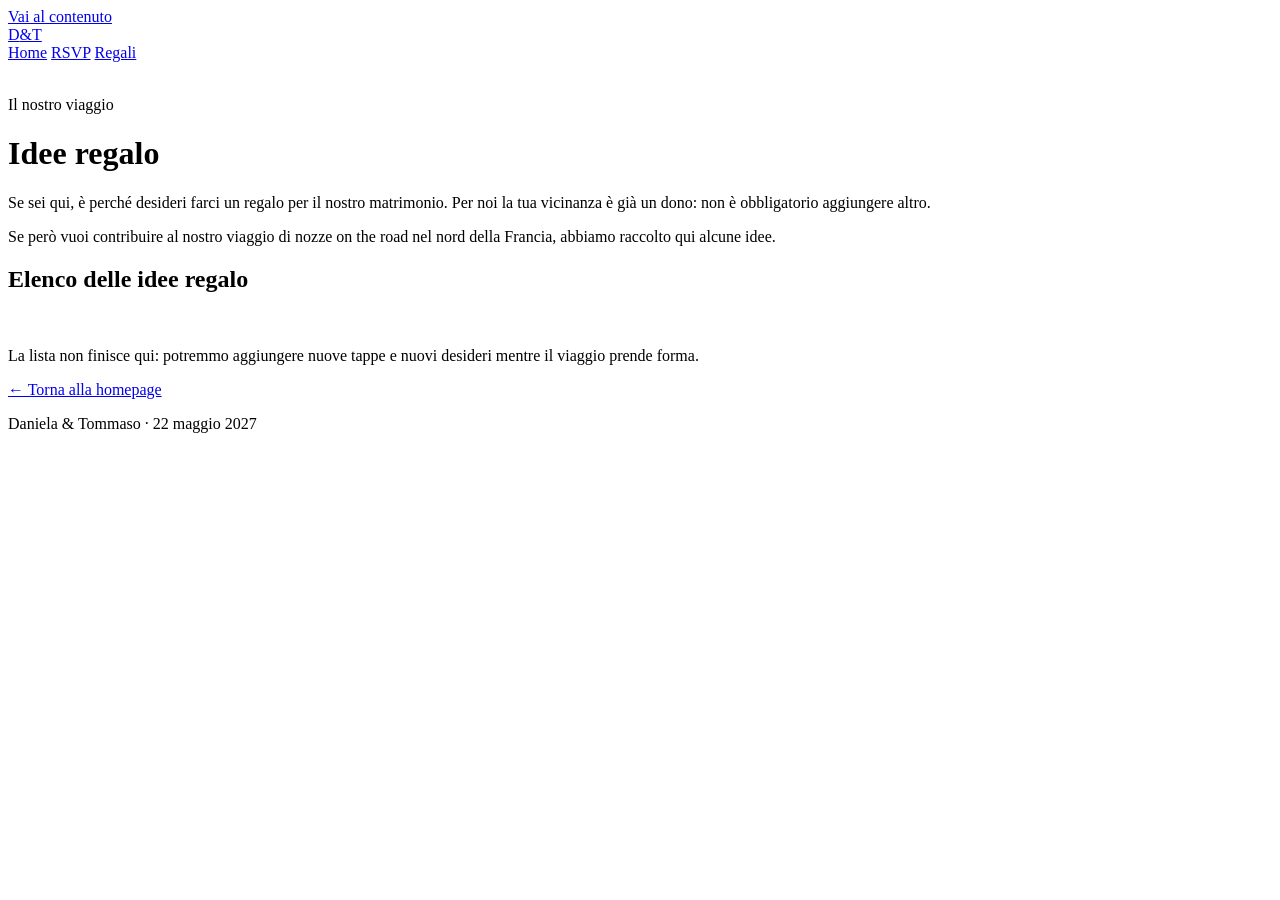
==== regali.html @ c7b8e800 "Aggiunge pagine principali del sito" ====
<!doctype html>
<html lang="it">
  <head>
    <meta charset="utf-8">
    <meta name="viewport" content="width=device-width, initial-scale=1">
    <meta name="theme-color" content="#fbfff1">
    <meta name="description" content="Idee regalo per il matrimonio di Daniela e Tommaso.">
    <title>Idee regalo — Daniela &amp; Tommaso</title>
    <link rel="icon" href="assets/images/hearts.png" type="image/png">
    <link rel="stylesheet" href="assets/css/styles.css">
    <script src="assets/js/main.js" defer></script>
    <script src="assets/js/gifts.js" defer></script>
    <script src="assets/js/gift-list.js" defer></script>
  </head>
  <body>
    <a class="skip-link" href="#contenuto">Vai al contenuto</a>

    <header class="site-header">
      <nav class="site-nav" aria-label="Navigazione principale">
        <a class="monogram" href="index.html" aria-label="Daniela e Tommaso, homepage">D<span>&amp;</span>T</a>
        <div class="nav-links">
          <a href="index.html">Home</a>
          <a href="rsvp.html">RSVP</a>
          <a href="regali.html" aria-current="page">Regali</a>
        </div>
      </nav>
    </header>

    <main id="contenuto" class="inner-page page-shell">
      <header class="page-intro page-intro--wide">
        <img src="assets/images/dance.png" alt="" class="page-intro-art page-intro-art--large">
        <p class="eyebrow">Il nostro viaggio</p>
        <h1>Idee regalo</h1>
        <p>
          Se sei qui, è perché desideri farci un regalo per il nostro matrimonio. Per noi la tua
          vicinanza è già un dono: non è obbligatorio aggiungere altro.
        </p>
        <p>
          Se però vuoi contribuire al nostro viaggio di nozze on the road nel nord della Francia,
          abbiamo raccolto qui alcune idee.
        </p>
      </header>

      <section aria-labelledby="gift-list-title">
        <h2 id="gift-list-title" class="visually-hidden">Elenco delle idee regalo</h2>
        <div id="gift-grid" class="gift-grid"></div>
        <noscript>
          <p class="noscript-note">Attiva JavaScript nel browser per visualizzare le idee regalo.</p>
        </noscript>
      </section>

      <div class="future-note">
        <img src="assets/images/flowers.png" alt="" loading="lazy">
        <p>
          La lista non finisce qui: potremmo aggiungere nuove tappe e nuovi desideri mentre il viaggio
          prende forma.
        </p>
      </div>

      <p class="back-link"><a href="index.html">← Torna alla homepage</a></p>
    </main>

    <footer class="site-footer site-footer--compact">
      <p>Daniela <span>&amp;</span> Tommaso · 22 maggio 2027</p>
    </footer>
  </body>
</html>
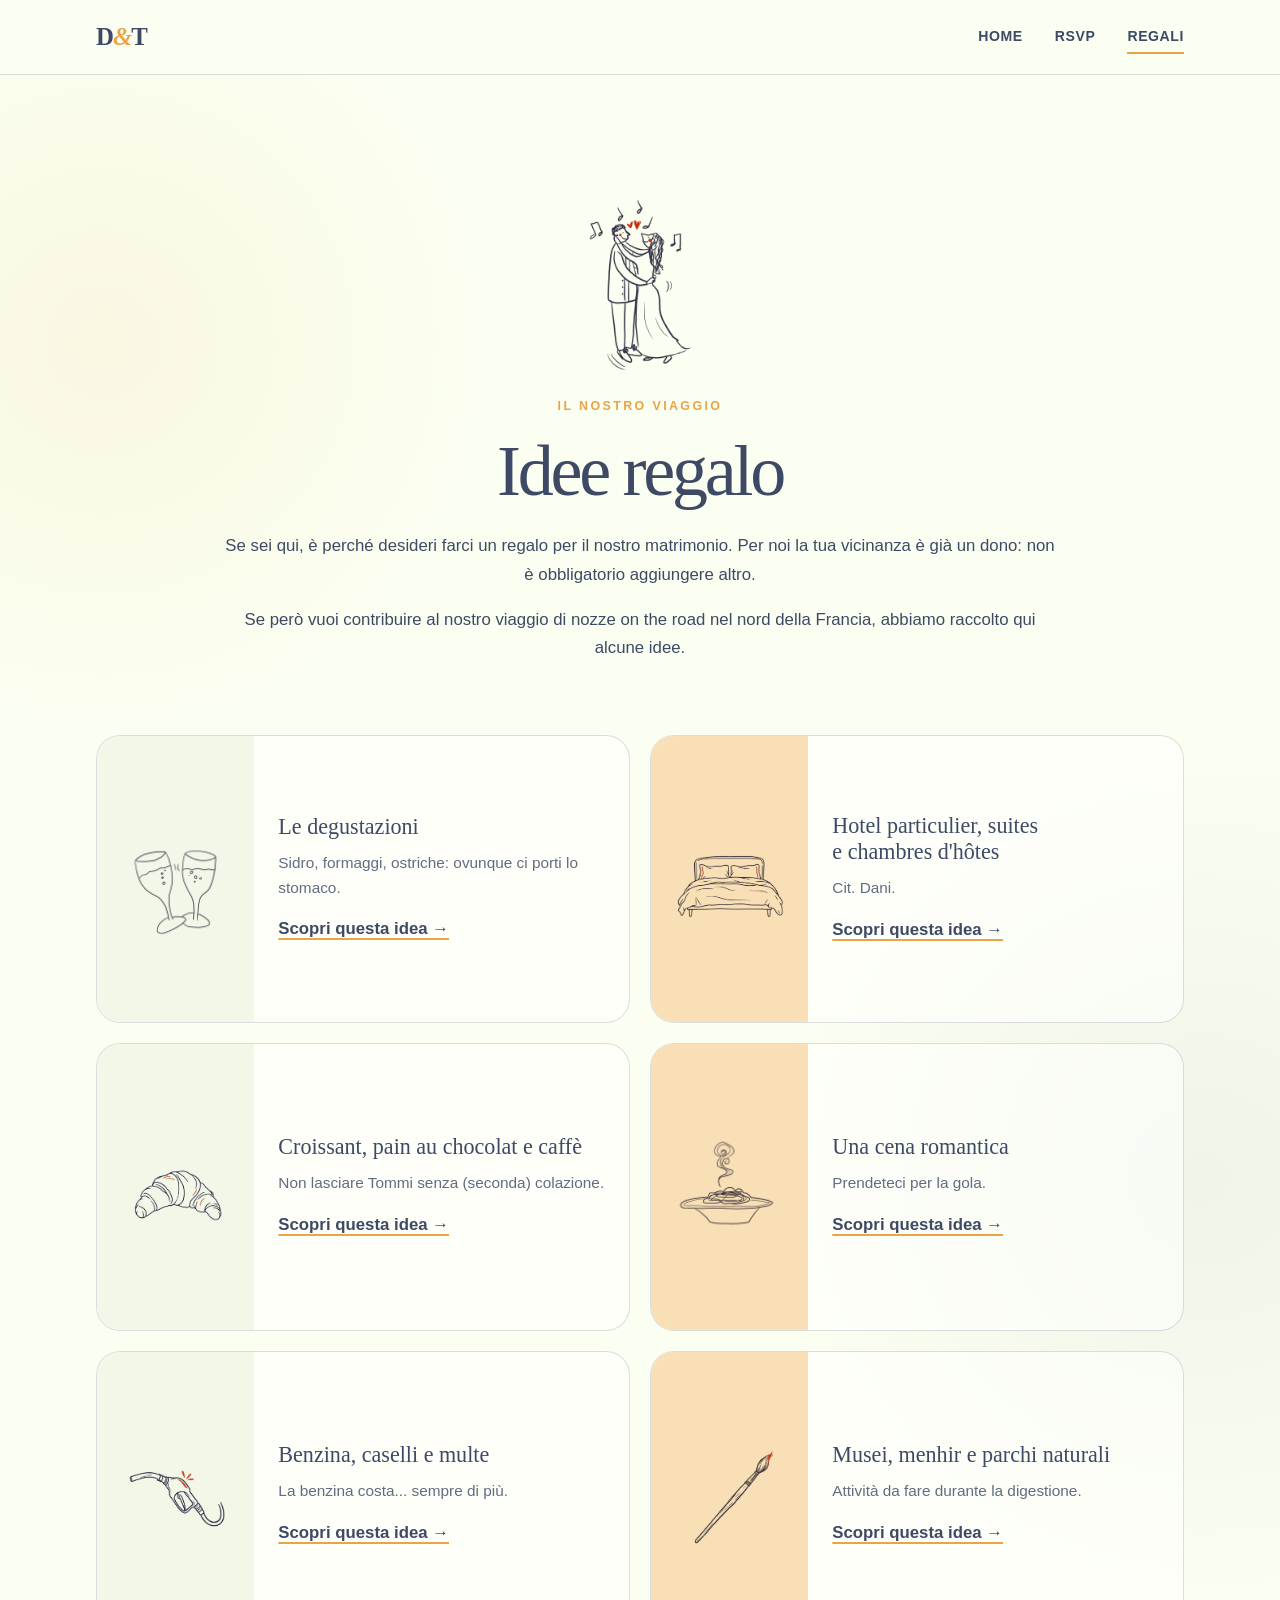
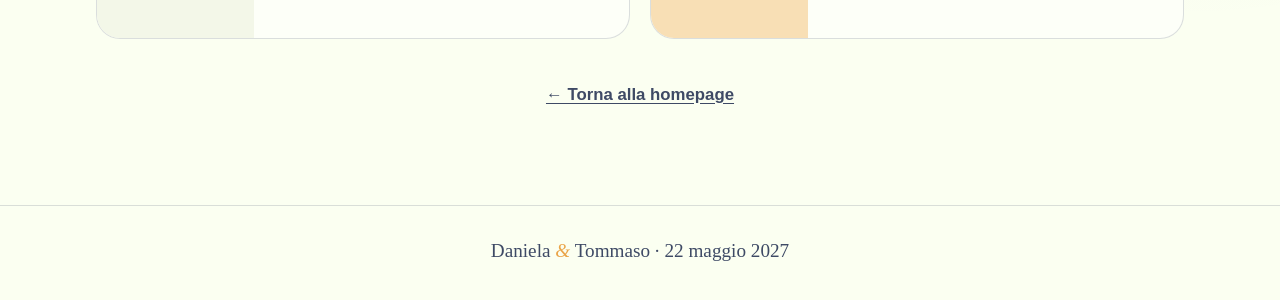
==== commit 443e8f26: "Update regali.html" ====
--- a/regali.html
+++ b/regali.html
@@ -49,14 +49,6 @@
         </noscript>
       </section>
 
-      <div class="future-note">
-        <img src="assets/images/flowers.png" alt="" loading="lazy">
-        <p>
-          La lista non finisce qui: potremmo aggiungere nuove tappe e nuovi desideri mentre il viaggio
-          prende forma.
-        </p>
-      </div>
-
       <p class="back-link"><a href="index.html">← Torna alla homepage</a></p>
     </main>
 
--- a/assets/css/styles.css
+++ b/assets/css/styles.css
@@ -0,0 +1,798 @@
+:root {
+  --paper: #fbfff1;
+  --paper-deep: #f3f7e8;
+  --ink: #3e4a65;
+  --ink-soft: #626c82;
+  --accent: #eaa448;
+  --accent-light: #f8dfb5;
+  --white: #ffffff;
+  --line: rgba(62, 74, 101, 0.18);
+  --shadow: 0 18px 50px rgba(62, 74, 101, 0.1);
+  --radius: 1.5rem;
+  --page: min(100% - 2rem, 68rem);
+  --narrow: min(100% - 2rem, 46rem);
+}
+
+* {
+  box-sizing: border-box;
+}
+
+html {
+  scroll-behavior: smooth;
+}
+
+body {
+  margin: 0;
+  color: var(--ink);
+  background:
+    radial-gradient(circle at 8% 18%, rgba(234, 164, 72, 0.09), transparent 24rem),
+    radial-gradient(circle at 94% 62%, rgba(62, 74, 101, 0.06), transparent 28rem),
+    var(--paper);
+  font-family: "Segoe UI", Candara, Calibri, Arial, sans-serif;
+  font-size: 1.05rem;
+  line-height: 1.7;
+  text-rendering: optimizeLegibility;
+}
+
+img {
+  display: block;
+  max-width: 100%;
+}
+
+a {
+  color: inherit;
+}
+
+h1,
+h2,
+h3,
+p {
+  margin-top: 0;
+}
+
+h1,
+h2,
+h3,
+.monogram,
+.hero-date {
+  font-family: Georgia, "Times New Roman", serif;
+}
+
+h1,
+h2,
+h3 {
+  line-height: 1.17;
+  text-wrap: balance;
+}
+
+h1 {
+  font-size: clamp(2.55rem, 8vw, 5.5rem);
+  font-weight: 400;
+  letter-spacing: -0.045em;
+}
+
+h2 {
+  font-size: clamp(1.7rem, 4vw, 2.55rem);
+  font-weight: 500;
+  letter-spacing: -0.025em;
+}
+
+h3 {
+  font-size: 1.38rem;
+  font-weight: 500;
+}
+
+strong {
+  font-weight: 650;
+}
+
+.skip-link {
+  position: fixed;
+  top: 0.5rem;
+  left: 0.5rem;
+  z-index: 20;
+  padding: 0.65rem 1rem;
+  transform: translateY(-160%);
+  border-radius: 999px;
+  background: var(--ink);
+  color: var(--white);
+  text-decoration: none;
+}
+
+.skip-link:focus {
+  transform: translateY(0);
+}
+
+.page-shell {
+  width: var(--page);
+  margin-inline: auto;
+}
+
+.narrow-section {
+  width: var(--narrow);
+}
+
+.site-header {
+  position: sticky;
+  top: 0;
+  z-index: 10;
+  border-bottom: 1px solid var(--line);
+  background: rgba(251, 255, 241, 0.92);
+  backdrop-filter: blur(14px);
+}
+
+.site-nav {
+  display: flex;
+  align-items: center;
+  justify-content: space-between;
+  width: var(--page);
+  min-height: 4.6rem;
+  margin-inline: auto;
+  gap: 1rem;
+}
+
+.monogram {
+  flex: 0 0 auto;
+  font-size: 1.55rem;
+  font-weight: 600;
+  letter-spacing: -0.04em;
+  text-decoration: none;
+}
+
+.monogram span,
+.site-footer span,
+.hero h1 span {
+  color: var(--accent);
+  font-style: italic;
+}
+
+.nav-links {
+  display: flex;
+  align-items: center;
+  justify-content: flex-end;
+  gap: clamp(0.85rem, 3vw, 2rem);
+  font-size: 0.88rem;
+  font-weight: 650;
+  letter-spacing: 0.04em;
+  text-transform: uppercase;
+}
+
+.nav-links a {
+  position: relative;
+  padding: 0.45rem 0;
+  text-decoration: none;
+}
+
+.nav-links a::after {
+  position: absolute;
+  right: 0;
+  bottom: 0.15rem;
+  left: 0;
+  height: 2px;
+  content: "";
+  transform: scaleX(0);
+  transform-origin: right;
+  background: var(--accent);
+  transition: transform 180ms ease;
+}
+
+.nav-links a:hover::after,
+.nav-links a:focus-visible::after,
+.nav-links a[aria-current="page"]::after {
+  transform: scaleX(1);
+  transform-origin: left;
+}
+
+.hero {
+  display: grid;
+  justify-items: center;
+  padding-block: clamp(3rem, 8vw, 6.5rem) clamp(4rem, 9vw, 7.5rem);
+  text-align: center;
+}
+
+.hero-art-frame {
+  width: min(78vw, 29rem);
+  aspect-ratio: 1;
+  margin-bottom: 1.4rem;
+  overflow: hidden;
+  border-radius: 50% 50% 46% 46%;
+}
+
+.hero-art {
+  width: 100%;
+  height: 100%;
+  object-fit: cover;
+  mix-blend-mode: multiply;
+}
+
+.eyebrow {
+  margin-bottom: 0.7rem;
+  color: var(--accent);
+  font-size: 0.78rem;
+  font-weight: 750;
+  letter-spacing: 0.19em;
+  text-transform: uppercase;
+}
+
+.hero h1 {
+  margin-bottom: 0.75rem;
+}
+
+.hero-date {
+  margin: 0;
+  font-size: clamp(1.25rem, 3.5vw, 1.8rem);
+  letter-spacing: 0.17em;
+}
+
+.intro-section,
+.dress-code {
+  position: relative;
+  padding-block: clamp(3.5rem, 8vw, 6rem);
+  text-align: center;
+}
+
+.intro-section::before,
+.dress-code::before {
+  position: absolute;
+  top: 0;
+  left: 50%;
+  width: 5rem;
+  height: 2px;
+  content: "";
+  transform: translateX(-50%);
+  background: var(--accent);
+}
+
+.section-doodle {
+  margin-inline: auto;
+  mix-blend-mode: multiply;
+}
+
+.section-doodle--small {
+  width: 4.5rem;
+  margin-bottom: 0.9rem;
+}
+
+.lead {
+  font-size: clamp(1.2rem, 2.8vw, 1.5rem);
+  line-height: 1.55;
+}
+
+.event-section {
+  padding-block: clamp(2rem, 7vw, 5rem);
+}
+
+.event-grid,
+.actions-section,
+.gift-grid {
+  display: grid;
+  grid-template-columns: repeat(2, minmax(0, 1fr));
+  gap: 1.25rem;
+}
+
+.info-card {
+  padding: clamp(1.6rem, 4vw, 2.7rem);
+  border: 1px solid var(--line);
+  border-radius: var(--radius);
+  background: rgba(255, 255, 255, 0.45);
+  text-align: center;
+}
+
+.info-icon {
+  width: 4.75rem;
+  height: 4.75rem;
+  aspect-ratio: 1;
+  margin: 0 auto 0.8rem;
+  object-fit: contain;
+  mix-blend-mode: multiply;
+}
+
+.info-label {
+  margin-bottom: 0.35rem;
+  color: var(--accent);
+  font-size: 0.75rem;
+  font-weight: 750;
+  letter-spacing: 0.16em;
+  text-transform: uppercase;
+}
+
+.info-card h2 {
+  margin-bottom: 0.45rem;
+  font-size: clamp(1.5rem, 3vw, 2.1rem);
+}
+
+.info-card p:last-child {
+  margin-bottom: 0;
+}
+
+.note-card {
+  display: grid;
+  grid-template-columns: 8rem 1fr;
+  align-items: center;
+  gap: clamp(1rem, 4vw, 2.2rem);
+  width: min(100%, 46rem);
+  margin: 1.25rem auto 0;
+  padding: 1.3rem clamp(1.3rem, 4vw, 2.4rem);
+  border-radius: var(--radius);
+  background: var(--ink);
+  color: var(--paper);
+  box-shadow: var(--shadow);
+}
+
+.note-card img {
+  width: 8rem;
+  mix-blend-mode: screen;
+  filter: grayscale(1) brightness(4);
+}
+
+.note-card h2 {
+  margin-bottom: 0.35rem;
+  font-size: 1.45rem;
+}
+
+.note-card p {
+  margin-bottom: 0;
+}
+
+.dress-code {
+  margin-block: clamp(2rem, 6vw, 5rem);
+}
+
+.actions-section {
+  padding-block: 2rem clamp(5rem, 10vw, 8rem);
+}
+
+.action-card {
+  display: grid;
+  grid-template-columns: minmax(6.5rem, 0.42fr) 1fr;
+  align-items: center;
+  gap: clamp(1rem, 3vw, 2rem);
+  padding: clamp(1.4rem, 4vw, 2.5rem);
+  border: 1px solid var(--line);
+  border-radius: var(--radius);
+  background: var(--paper-deep);
+}
+
+.action-card--accent {
+  background: var(--accent-light);
+}
+
+.action-card img {
+  width: 100%;
+  mix-blend-mode: multiply;
+}
+
+.action-card h2 {
+  margin-bottom: 0.75rem;
+  font-size: clamp(1.55rem, 3vw, 2.2rem);
+}
+
+.button {
+  display: inline-flex;
+  align-items: center;
+  justify-content: center;
+  min-height: 3rem;
+  margin-top: 0.35rem;
+  padding: 0.7rem 1.25rem;
+  border: 2px solid var(--ink);
+  border-radius: 999px;
+  background: var(--ink);
+  color: var(--white);
+  font-size: 0.9rem;
+  font-weight: 700;
+  letter-spacing: 0.025em;
+  text-decoration: none;
+  transition: transform 160ms ease, box-shadow 160ms ease, background 160ms ease;
+}
+
+.button:hover,
+.button:focus-visible {
+  transform: translateY(-2px);
+  box-shadow: 0 8px 18px rgba(62, 74, 101, 0.18);
+}
+
+.button--secondary {
+  border-color: var(--accent);
+  background: var(--accent);
+  color: #2f3545;
+}
+
+.site-footer {
+  padding: 2.5rem 1rem 3rem;
+  border-top: 1px solid var(--line);
+  text-align: center;
+}
+
+.site-footer img {
+  width: 7rem;
+  margin: 0 auto 0.9rem;
+  mix-blend-mode: multiply;
+}
+
+.site-footer p {
+  margin-bottom: 0.2rem;
+}
+
+.site-footer p:first-of-type {
+  font-family: Georgia, "Times New Roman", serif;
+  font-size: 1.2rem;
+}
+
+.site-footer--compact {
+  padding-block: 1.8rem;
+}
+
+.inner-page {
+  padding-block: clamp(3rem, 8vw, 6rem);
+}
+
+.page-intro {
+  width: min(100%, 45rem);
+  margin: 0 auto clamp(2.5rem, 7vw, 4.5rem);
+  text-align: center;
+}
+
+.page-intro--wide {
+  width: min(100%, 52rem);
+}
+
+.page-intro h1 {
+  margin-bottom: 1.2rem;
+  font-size: clamp(2.5rem, 7vw, 4.5rem);
+}
+
+.page-intro-art {
+  width: min(42vw, 9rem);
+  margin: 0 auto 1.1rem;
+  mix-blend-mode: multiply;
+}
+
+.page-intro-art--large {
+  width: min(54vw, 13rem);
+}
+
+.form-card {
+  overflow: hidden;
+  border: 1px solid var(--line);
+  border-radius: var(--radius);
+  background: var(--white);
+  box-shadow: var(--shadow);
+}
+
+.form-card iframe {
+  display: block;
+  width: 100%;
+  height: 76rem;
+  border: 0;
+  background: var(--white);
+}
+
+.form-fallback {
+  margin: 0;
+  padding: 1rem 1.4rem;
+  border-top: 1px solid var(--line);
+  background: var(--paper-deep);
+  text-align: center;
+}
+
+.form-fallback a,
+.back-link a {
+  font-weight: 700;
+  text-underline-offset: 0.2em;
+}
+
+.back-link {
+  margin: 2.6rem 0 0;
+  text-align: center;
+}
+
+.gift-grid {
+  grid-template-columns: repeat(2, minmax(0, 1fr));
+}
+
+.gift-card {
+  display: grid;
+  grid-template-columns: minmax(7rem, 0.42fr) 1fr;
+  align-items: center;
+  min-height: 18rem;
+  overflow: hidden;
+  border: 1px solid var(--line);
+  border-radius: var(--radius);
+  background: rgba(255, 255, 255, 0.5);
+  transition: transform 180ms ease, box-shadow 180ms ease;
+}
+
+.gift-card:hover,
+.gift-card:focus-within {
+  transform: translateY(-4px);
+  box-shadow: var(--shadow);
+}
+
+.gift-card-visual {
+  align-self: stretch;
+  display: grid;
+  place-items: center;
+  padding: 1rem;
+  background: var(--paper-deep);
+}
+
+.gift-card:nth-child(2n) .gift-card-visual {
+  background: var(--accent-light);
+}
+
+.gift-card-visual img {
+  width: 100%;
+  max-height: 12rem;
+  object-fit: contain;
+  mix-blend-mode: multiply;
+}
+
+.gift-card-copy {
+  padding: 1.5rem;
+}
+
+.gift-card-copy h3 {
+  margin-bottom: 0.7rem;
+}
+
+.gift-card-copy p {
+  color: var(--ink-soft);
+  font-size: 0.96rem;
+  line-height: 1.6;
+}
+
+.gift-card-copy a {
+  font-weight: 750;
+  text-decoration-color: var(--accent);
+  text-decoration-thickness: 2px;
+  text-underline-offset: 0.25em;
+}
+
+.future-note {
+  display: grid;
+  grid-template-columns: 6rem minmax(0, 37rem);
+  justify-content: center;
+  align-items: center;
+  gap: 1.4rem;
+  margin-top: clamp(3rem, 8vw, 5rem);
+  text-align: left;
+}
+
+.future-note img {
+  mix-blend-mode: multiply;
+}
+
+.future-note p {
+  margin: 0;
+}
+
+.noscript-note,
+.placeholder-note {
+  padding: 1rem;
+  border-radius: 0.8rem;
+  background: var(--accent-light);
+}
+
+.gift-detail {
+  display: grid;
+  grid-template-columns: minmax(17rem, 0.8fr) minmax(22rem, 1.2fr);
+  align-items: start;
+  gap: clamp(2rem, 7vw, 6rem);
+}
+
+.gift-detail-visual {
+  position: sticky;
+  top: 7rem;
+  display: grid;
+  place-items: center;
+  min-height: 30rem;
+  padding: 2rem;
+  border-radius: 50% 50% 44% 44%;
+  background: var(--accent-light);
+}
+
+.gift-detail-visual img {
+  width: 100%;
+  max-height: 25rem;
+  object-fit: contain;
+  mix-blend-mode: multiply;
+}
+
+.gift-detail-copy h1 {
+  margin-bottom: 1.1rem;
+  font-size: clamp(2.5rem, 6vw, 4.4rem);
+}
+
+.bank-card {
+  margin-top: 2rem;
+  padding: clamp(1.4rem, 4vw, 2.3rem);
+  border-radius: var(--radius);
+  background: var(--ink);
+  color: var(--paper);
+  box-shadow: var(--shadow);
+}
+
+.bank-kicker {
+  margin-bottom: 0.45rem;
+  color: var(--accent);
+  font-size: 0.72rem;
+  font-weight: 750;
+  letter-spacing: 0.16em;
+  text-transform: uppercase;
+}
+
+.bank-card h2 {
+  margin-bottom: 1.5rem;
+  font-size: 1.55rem;
+}
+
+.bank-card dl {
+  margin: 0;
+}
+
+.bank-card dl div {
+  display: grid;
+  grid-template-columns: 7rem 1fr;
+  gap: 0.8rem;
+  padding-block: 0.7rem;
+  border-top: 1px solid rgba(255, 255, 255, 0.16);
+}
+
+.bank-card dt {
+  color: var(--accent-light);
+  font-size: 0.78rem;
+  font-weight: 750;
+  letter-spacing: 0.06em;
+  text-transform: uppercase;
+}
+
+.bank-card dd {
+  margin: 0;
+  overflow-wrap: anywhere;
+}
+
+.bank-card code {
+  color: inherit;
+  font-family: Consolas, "Courier New", monospace;
+  font-size: 0.96em;
+}
+
+.bank-card .placeholder-note {
+  margin: 1.1rem 0 0;
+  padding: 0.75rem 0.9rem;
+  background: rgba(234, 164, 72, 0.14);
+  color: var(--accent-light);
+  font-size: 0.88rem;
+}
+
+.visually-hidden {
+  position: absolute;
+  width: 1px;
+  height: 1px;
+  padding: 0;
+  margin: -1px;
+  overflow: hidden;
+  clip: rect(0, 0, 0, 0);
+  white-space: nowrap;
+  border: 0;
+}
+
+:focus-visible {
+  outline: 3px solid var(--accent);
+  outline-offset: 4px;
+}
+
+@media (max-width: 760px) {
+  body {
+    font-size: 1rem;
+  }
+
+  .site-nav {
+    min-height: 4.2rem;
+  }
+
+  .nav-links {
+    gap: 0.8rem;
+    font-size: 0.69rem;
+  }
+
+  .event-grid,
+  .actions-section,
+  .gift-grid,
+  .gift-detail {
+    grid-template-columns: 1fr;
+  }
+
+  .action-card,
+  .gift-card {
+    grid-template-columns: 7.5rem 1fr;
+  }
+
+  .gift-detail-visual {
+    position: static;
+    min-height: 18rem;
+    max-width: 26rem;
+    width: 100%;
+    margin-inline: auto;
+  }
+
+  .gift-detail-visual img {
+    max-height: 17rem;
+  }
+}
+
+@media (max-width: 500px) {
+  :root {
+    --page: min(100% - 1.25rem, 68rem);
+    --narrow: min(100% - 1.25rem, 46rem);
+    --radius: 1.1rem;
+  }
+
+  .monogram {
+    font-size: 1.35rem;
+  }
+
+  .nav-links {
+    gap: 0.5rem;
+    font-size: 0.62rem;
+    letter-spacing: 0;
+  }
+
+  .hero {
+    padding-top: 2.4rem;
+  }
+
+  .action-card,
+  .gift-card {
+    grid-template-columns: 1fr;
+  }
+
+  .action-card img {
+    width: min(46vw, 10rem);
+    aspect-ratio: 1;
+    margin-inline: auto;
+    object-fit: contain;
+  }
+
+  .gift-card-visual {
+    min-height: 12rem;
+  }
+
+  .gift-card-visual img {
+    width: min(58vw, 12rem);
+  }
+
+  .note-card {
+    grid-template-columns: 5.5rem 1fr;
+  }
+
+  .note-card img {
+    width: 5.5rem;
+  }
+
+  .future-note {
+    grid-template-columns: 4.5rem 1fr;
+  }
+
+  .bank-card dl div {
+    grid-template-columns: 1fr;
+    gap: 0.15rem;
+  }
+
+  .form-card iframe {
+    height: 82rem;
+  }
+}
+
+@media (prefers-reduced-motion: reduce) {
+  html {
+    scroll-behavior: auto;
+  }
+
+  *,
+  *::before,
+  *::after {
+    scroll-behavior: auto !important;
+    transition-duration: 0.01ms !important;
+  }
+}
